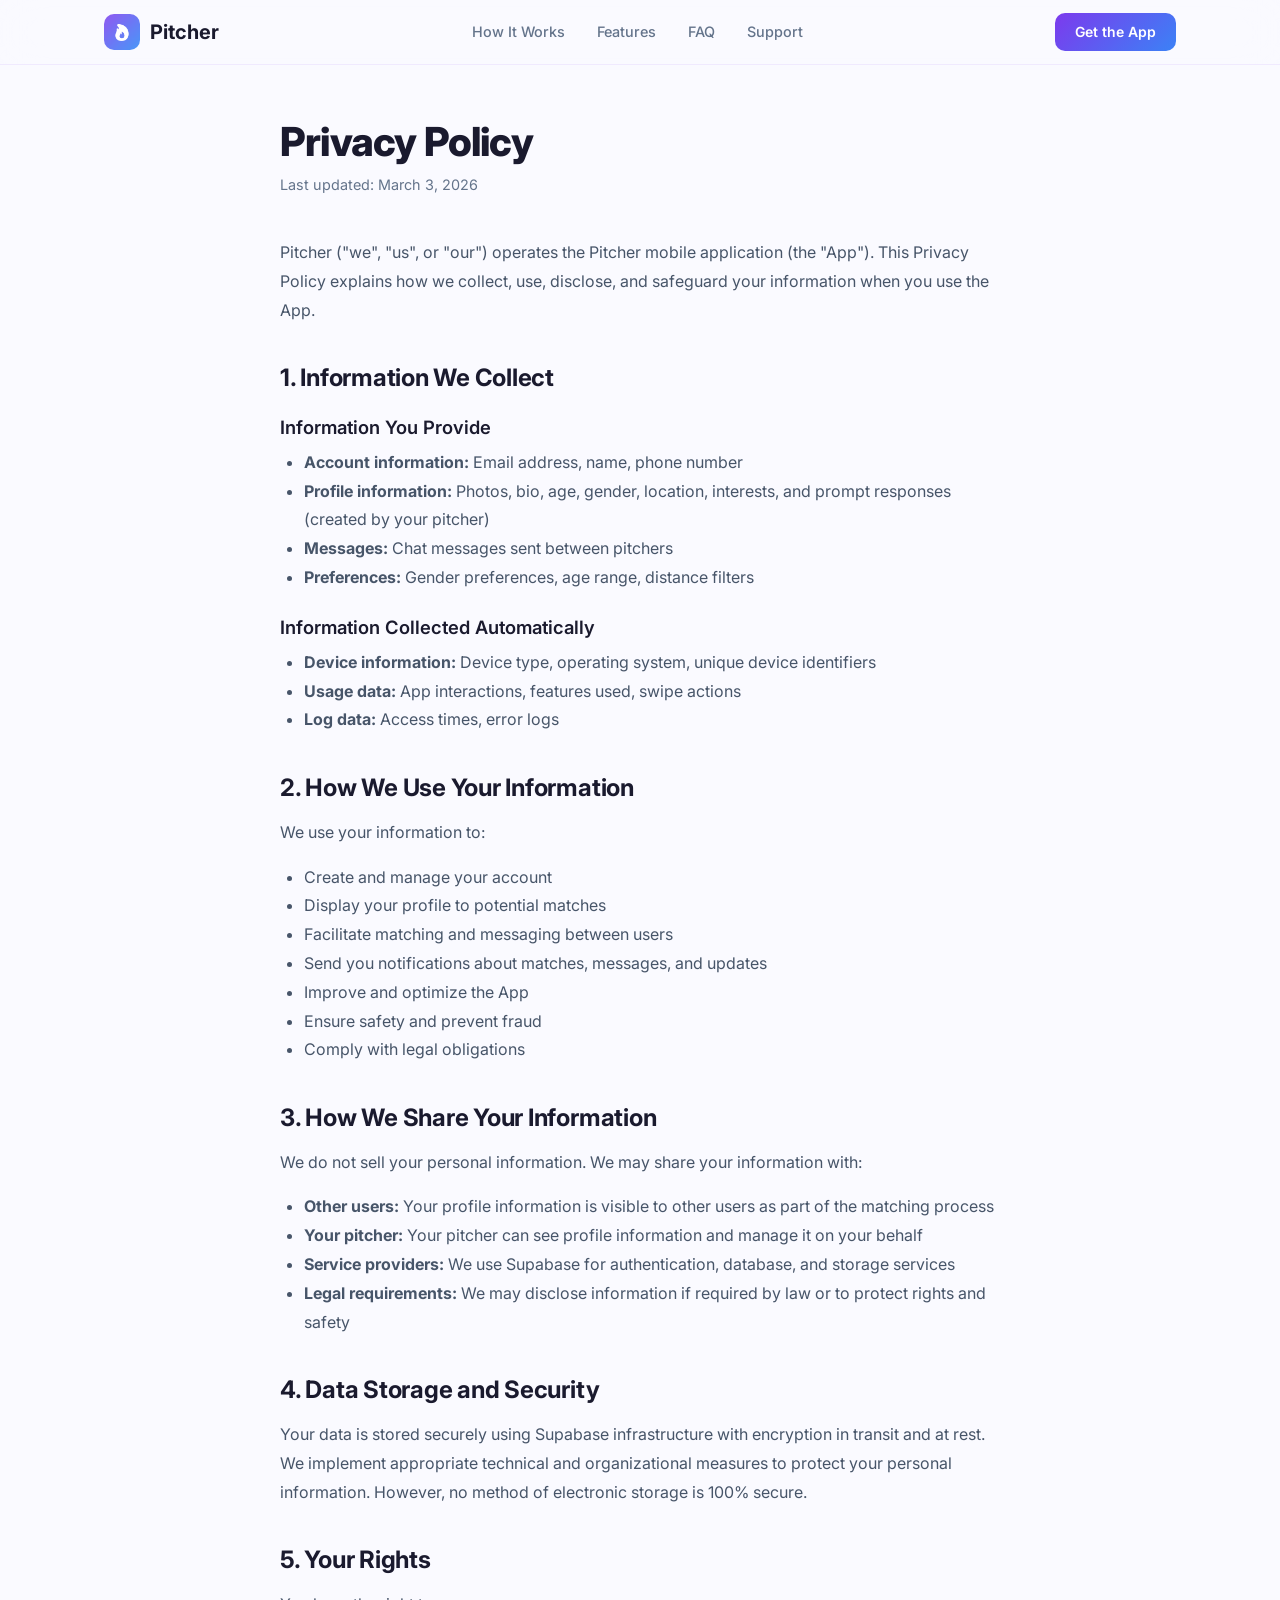
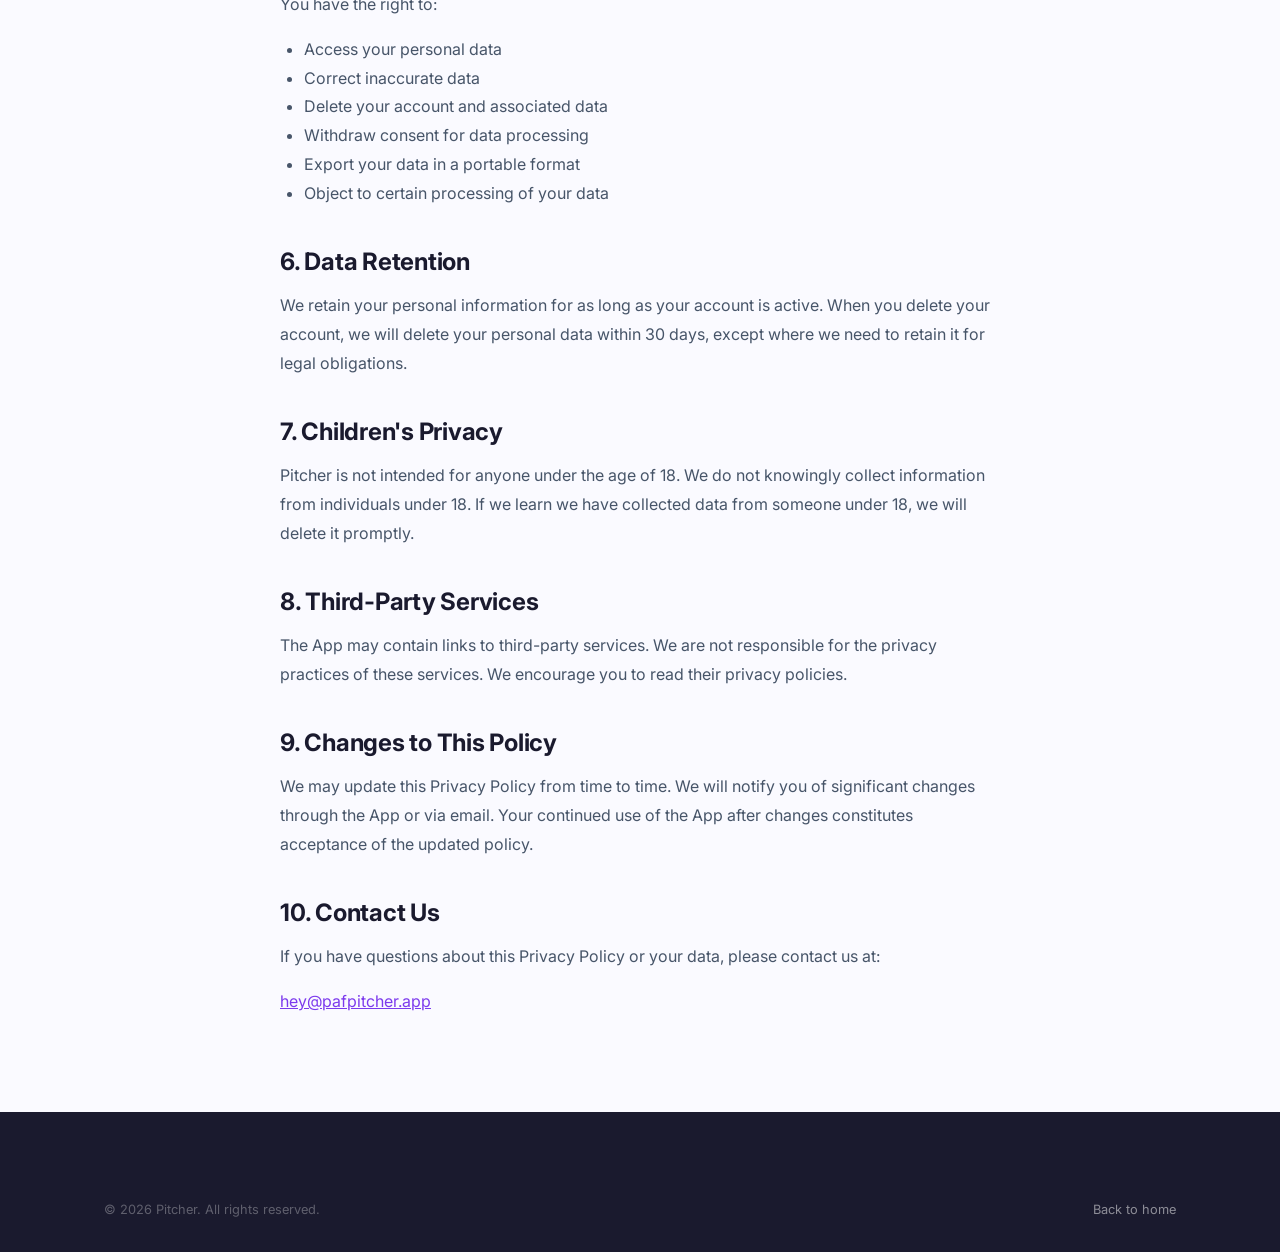
==== privacy.html @ 85290bbf "Initial website files" ====
<!DOCTYPE html>
<html lang="en">
<head>
    <meta charset="UTF-8">
    <meta name="viewport" content="width=device-width, initial-scale=1.0">
    <title>Privacy Policy - Pitcher</title>
    <link rel="icon" type="image/png" href="favicon.png">
    <link rel="stylesheet" href="style.css">
    <link rel="preconnect" href="https://fonts.googleapis.com">
    <link rel="preconnect" href="https://fonts.gstatic.com" crossorigin>
    <link href="https://fonts.googleapis.com/css2?family=Inter:wght@400;500;600;700;800&display=swap" rel="stylesheet">
    <style>
        .legal { padding: 120px 0 80px; }
        .legal-content { max-width: 720px; margin: 0 auto; }
        .legal-content h1 { font-size: 2.5rem; margin-bottom: 8px; }
        .legal-content .last-updated { color: #64748b; font-size: 0.9rem; margin-bottom: 40px; }
        .legal-content h2 { font-size: 1.5rem; margin-top: 40px; margin-bottom: 16px; }
        .legal-content h3 { font-size: 1.15rem; margin-top: 24px; margin-bottom: 8px; }
        .legal-content p { color: #475569; line-height: 1.8; margin-bottom: 16px; }
        .legal-content ul { color: #475569; padding-left: 24px; margin-bottom: 16px; line-height: 1.8; }
        .legal-content a { color: #7C3AED; text-decoration: underline; }
    </style>
</head>
<body>
    <nav class="nav" id="nav">
        <div class="nav-container">
            <a href="index.html" class="nav-logo">
                <img src="logo-256.png" alt="Pitcher" class="logo-img">
                <span>Pitcher</span>
            </a>
            <div class="nav-links">
                <a href="index.html#how-it-works">How It Works</a>
                <a href="index.html#features">Features</a>
                <a href="index.html#faq">FAQ</a>
                <a href="index.html#support">Support</a>
            </div>
            <a href="index.html#download" class="nav-cta">Get the App</a>
        </div>
    </nav>

    <section class="legal">
        <div class="container">
            <div class="legal-content">
                <h1>Privacy Policy</h1>
                <p class="last-updated">Last updated: March 3, 2026</p>

                <p>Pitcher ("we", "us", or "our") operates the Pitcher mobile application (the "App"). This Privacy Policy explains how we collect, use, disclose, and safeguard your information when you use the App.</p>

                <h2>1. Information We Collect</h2>

                <h3>Information You Provide</h3>
                <ul>
                    <li><strong>Account information:</strong> Email address, name, phone number</li>
                    <li><strong>Profile information:</strong> Photos, bio, age, gender, location, interests, and prompt responses (created by your pitcher)</li>
                    <li><strong>Messages:</strong> Chat messages sent between pitchers</li>
                    <li><strong>Preferences:</strong> Gender preferences, age range, distance filters</li>
                </ul>

                <h3>Information Collected Automatically</h3>
                <ul>
                    <li><strong>Device information:</strong> Device type, operating system, unique device identifiers</li>
                    <li><strong>Usage data:</strong> App interactions, features used, swipe actions</li>
                    <li><strong>Log data:</strong> Access times, error logs</li>
                </ul>

                <h2>2. How We Use Your Information</h2>
                <p>We use your information to:</p>
                <ul>
                    <li>Create and manage your account</li>
                    <li>Display your profile to potential matches</li>
                    <li>Facilitate matching and messaging between users</li>
                    <li>Send you notifications about matches, messages, and updates</li>
                    <li>Improve and optimize the App</li>
                    <li>Ensure safety and prevent fraud</li>
                    <li>Comply with legal obligations</li>
                </ul>

                <h2>3. How We Share Your Information</h2>
                <p>We do not sell your personal information. We may share your information with:</p>
                <ul>
                    <li><strong>Other users:</strong> Your profile information is visible to other users as part of the matching process</li>
                    <li><strong>Your pitcher:</strong> Your pitcher can see profile information and manage it on your behalf</li>
                    <li><strong>Service providers:</strong> We use Supabase for authentication, database, and storage services</li>
                    <li><strong>Legal requirements:</strong> We may disclose information if required by law or to protect rights and safety</li>
                </ul>

                <h2>4. Data Storage and Security</h2>
                <p>Your data is stored securely using Supabase infrastructure with encryption in transit and at rest. We implement appropriate technical and organizational measures to protect your personal information. However, no method of electronic storage is 100% secure.</p>

                <h2>5. Your Rights</h2>
                <p>You have the right to:</p>
                <ul>
                    <li>Access your personal data</li>
                    <li>Correct inaccurate data</li>
                    <li>Delete your account and associated data</li>
                    <li>Withdraw consent for data processing</li>
                    <li>Export your data in a portable format</li>
                    <li>Object to certain processing of your data</li>
                </ul>

                <h2>6. Data Retention</h2>
                <p>We retain your personal information for as long as your account is active. When you delete your account, we will delete your personal data within 30 days, except where we need to retain it for legal obligations.</p>

                <h2>7. Children's Privacy</h2>
                <p>Pitcher is not intended for anyone under the age of 18. We do not knowingly collect information from individuals under 18. If we learn we have collected data from someone under 18, we will delete it promptly.</p>

                <h2>8. Third-Party Services</h2>
                <p>The App may contain links to third-party services. We are not responsible for the privacy practices of these services. We encourage you to read their privacy policies.</p>

                <h2>9. Changes to This Policy</h2>
                <p>We may update this Privacy Policy from time to time. We will notify you of significant changes through the App or via email. Your continued use of the App after changes constitutes acceptance of the updated policy.</p>

                <h2>10. Contact Us</h2>
                <p>If you have questions about this Privacy Policy or your data, please contact us at:</p>
                <p><a href="mailto:hey@pafpitcher.app">hey@pafpitcher.app</a></p>
            </div>
        </div>
    </section>

    <footer class="footer">
        <div class="container">
            <div class="footer-bottom">
                <p>&copy; 2026 Pitcher. All rights reserved.</p>
                <p><a href="index.html" style="color: rgba(255,255,255,0.5);">Back to home</a></p>
            </div>
        </div>
    </footer>

    <script src="script.js"></script>
</body>
</html>
---- style.css ----
/* === Reset & Base === */
*, *::before, *::after { box-sizing: border-box; margin: 0; padding: 0; }
html { scroll-behavior: smooth; -webkit-text-size-adjust: 100%; }
body {
    font-family: 'Inter', -apple-system, BlinkMacSystemFont, sans-serif;
    color: #1a1a2e;
    background: #fafaff;
    line-height: 1.6;
    overflow-x: hidden;
}
a { text-decoration: none; color: inherit; }
img { max-width: 100%; display: block; }

/* === Container === */
.container { max-width: 1120px; margin: 0 auto; padding: 0 24px; }

/* === Typography === */
h1 { font-size: clamp(2.5rem, 5vw, 4rem); font-weight: 800; line-height: 1.1; letter-spacing: -0.02em; }
h2 { font-size: clamp(1.75rem, 3.5vw, 2.75rem); font-weight: 700; line-height: 1.15; letter-spacing: -0.01em; }
h3 { font-size: 1.25rem; font-weight: 600; line-height: 1.3; }
h4 { font-size: 0.875rem; font-weight: 600; text-transform: uppercase; letter-spacing: 0.05em; color: #7C3AED; }

.gradient-text {
    background: linear-gradient(135deg, #7C3AED 0%, #3B82F6 100%);
    -webkit-background-clip: text;
    -webkit-text-fill-color: transparent;
    background-clip: text;
}

/* === Buttons === */
.btn {
    display: inline-flex;
    align-items: center;
    justify-content: center;
    padding: 14px 28px;
    border-radius: 12px;
    font-weight: 600;
    font-size: 1rem;
    transition: all 0.2s ease;
    border: none;
    cursor: pointer;
}
.btn-primary {
    background: linear-gradient(135deg, #7C3AED 0%, #3B82F6 100%);
    color: white;
    box-shadow: 0 4px 14px rgba(124, 58, 237, 0.3);
}
.btn-primary:hover {
    transform: translateY(-1px);
    box-shadow: 0 6px 20px rgba(124, 58, 237, 0.4);
}
.btn-outline {
    background: transparent;
    color: #7C3AED;
    border: 2px solid rgba(124, 58, 237, 0.2);
}
.btn-outline:hover {
    background: rgba(124, 58, 237, 0.05);
    border-color: rgba(124, 58, 237, 0.4);
}

/* === Navigation === */
.nav {
    position: fixed;
    top: 0;
    left: 0;
    right: 0;
    z-index: 100;
    background: rgba(250, 250, 255, 0.85);
    backdrop-filter: blur(20px);
    -webkit-backdrop-filter: blur(20px);
    border-bottom: 1px solid rgba(124, 58, 237, 0.08);
    transition: all 0.3s ease;
}
.nav.scrolled {
    box-shadow: 0 2px 20px rgba(0, 0, 0, 0.06);
}
.nav-container {
    max-width: 1120px;
    margin: 0 auto;
    padding: 0 24px;
    height: 64px;
    display: flex;
    align-items: center;
    justify-content: space-between;
}
.nav-logo {
    display: flex;
    align-items: center;
    gap: 10px;
    font-weight: 700;
    font-size: 1.25rem;
    color: #1a1a2e;
}
.logo-img {
    width: 36px;
    height: 36px;
    border-radius: 10px;
}
.nav-links {
    display: flex;
    gap: 32px;
}
.nav-links a {
    font-size: 0.9rem;
    font-weight: 500;
    color: #64748b;
    transition: color 0.2s;
}
.nav-links a:hover { color: #7C3AED; }
.nav-cta {
    background: linear-gradient(135deg, #7C3AED 0%, #3B82F6 100%);
    color: white;
    padding: 8px 20px;
    border-radius: 10px;
    font-size: 0.875rem;
    font-weight: 600;
    transition: all 0.2s;
}
.nav-cta:hover {
    transform: translateY(-1px);
    box-shadow: 0 4px 12px rgba(124, 58, 237, 0.3);
}
.nav-toggle {
    display: none;
    flex-direction: column;
    gap: 5px;
    background: none;
    border: none;
    cursor: pointer;
    padding: 4px;
}
.nav-toggle span {
    width: 22px;
    height: 2px;
    background: #1a1a2e;
    border-radius: 2px;
    transition: all 0.3s;
}

/* Mobile menu */
.mobile-menu {
    display: none;
    position: fixed;
    top: 64px;
    left: 0;
    right: 0;
    background: rgba(250, 250, 255, 0.98);
    backdrop-filter: blur(20px);
    padding: 20px 24px;
    flex-direction: column;
    gap: 16px;
    z-index: 99;
    border-bottom: 1px solid rgba(124, 58, 237, 0.1);
}
.mobile-menu.open { display: flex; }
.mobile-menu a {
    font-size: 1rem;
    font-weight: 500;
    color: #64748b;
    padding: 8px 0;
}
.mobile-cta {
    background: linear-gradient(135deg, #7C3AED 0%, #3B82F6 100%);
    color: white !important;
    text-align: center;
    padding: 12px !important;
    border-radius: 10px;
    font-weight: 600 !important;
}

/* === Hero === */
.hero {
    position: relative;
    padding: 140px 0 80px;
    overflow: hidden;
}
.hero-bg {
    position: absolute;
    top: -200px;
    right: -200px;
    width: 600px;
    height: 600px;
    background: radial-gradient(circle, rgba(124, 58, 237, 0.08) 0%, transparent 70%);
    border-radius: 50%;
    pointer-events: none;
}
.hero-content {
    position: relative;
    text-align: center;
    max-width: 720px;
    margin: 0 auto;
}
.hero-badge {
    display: inline-block;
    padding: 6px 16px;
    background: rgba(124, 58, 237, 0.08);
    color: #7C3AED;
    border-radius: 100px;
    font-size: 0.8rem;
    font-weight: 600;
    letter-spacing: 0.02em;
    margin-bottom: 24px;
}
.hero-subtitle {
    font-size: 1.15rem;
    color: #64748b;
    margin-top: 20px;
    max-width: 560px;
    margin-left: auto;
    margin-right: auto;
    line-height: 1.7;
}
.hero-actions {
    display: flex;
    gap: 12px;
    justify-content: center;
    margin-top: 36px;
    flex-wrap: wrap;
}
.hero-stats {
    display: flex;
    align-items: center;
    justify-content: center;
    gap: 16px;
    margin-top: 48px;
}
.stat-value {
    font-size: 0.875rem;
    font-weight: 500;
    color: #64748b;
}
.stat-dot {
    width: 4px;
    height: 4px;
    border-radius: 50%;
    background: #cbd5e1;
}

/* === Section Shared === */
.section-header {
    text-align: center;
    max-width: 560px;
    margin: 0 auto 56px;
}
.section-tag {
    display: inline-block;
    padding: 4px 12px;
    background: rgba(124, 58, 237, 0.08);
    color: #7C3AED;
    border-radius: 100px;
    font-size: 0.75rem;
    font-weight: 600;
    letter-spacing: 0.05em;
    text-transform: uppercase;
    margin-bottom: 16px;
}
.section-header p {
    color: #64748b;
    font-size: 1.05rem;
    margin-top: 12px;
}

/* === How It Works === */
.how-it-works { padding: 96px 0; background: white; }
.steps {
    display: grid;
    grid-template-columns: repeat(3, 1fr);
    gap: 40px;
}
.step {
    text-align: center;
    padding: 32px 24px;
}
.step-number {
    width: 44px;
    height: 44px;
    border-radius: 12px;
    background: linear-gradient(135deg, #7C3AED 0%, #3B82F6 100%);
    color: white;
    font-weight: 700;
    font-size: 1.1rem;
    display: flex;
    align-items: center;
    justify-content: center;
    margin: 0 auto 20px;
}
.step h3 { margin-bottom: 12px; }
.step p { color: #64748b; font-size: 0.95rem; }

/* === Features === */
.features { padding: 96px 0; }
.features-grid {
    display: grid;
    grid-template-columns: repeat(3, 1fr);
    gap: 24px;
}
.feature-card {
    padding: 32px 28px;
    background: white;
    border-radius: 16px;
    border: 1px solid rgba(124, 58, 237, 0.06);
    transition: all 0.3s ease;
}
.feature-card:hover {
    transform: translateY(-4px);
    box-shadow: 0 12px 32px rgba(124, 58, 237, 0.08);
    border-color: rgba(124, 58, 237, 0.15);
}
.feature-icon {
    width: 48px;
    height: 48px;
    border-radius: 12px;
    background: rgba(124, 58, 237, 0.08);
    display: flex;
    align-items: center;
    justify-content: center;
    margin-bottom: 16px;
    color: #7C3AED;
}
.feature-card h3 { margin-bottom: 8px; }
.feature-card p { color: #64748b; font-size: 0.9rem; line-height: 1.6; }

/* === About === */
.about { padding: 96px 0; background: white; }
.about-content { max-width: 640px; margin: 0 auto; text-align: center; }
.about-content h2 { margin-bottom: 24px; }
.about-content p { color: #64748b; font-size: 1.05rem; margin-bottom: 16px; line-height: 1.7; }
.about-tagline { color: #7C3AED !important; font-weight: 600; margin-top: 8px; }

/* === FAQ === */
.faq { padding: 96px 0; }
.faq-list { max-width: 640px; margin: 0 auto; }
.faq-item {
    border-bottom: 1px solid rgba(124, 58, 237, 0.08);
    padding: 20px 0;
}
.faq-item summary {
    font-weight: 600;
    font-size: 1.05rem;
    cursor: pointer;
    list-style: none;
    display: flex;
    justify-content: space-between;
    align-items: center;
    color: #1a1a2e;
    transition: color 0.2s;
}
.faq-item summary:hover { color: #7C3AED; }
.faq-item summary::after {
    content: '+';
    font-size: 1.5rem;
    font-weight: 400;
    color: #7C3AED;
    transition: transform 0.3s;
}
.faq-item[open] summary::after {
    transform: rotate(45deg);
}
.faq-item p {
    color: #64748b;
    font-size: 0.95rem;
    margin-top: 12px;
    line-height: 1.7;
}
.faq-item a { color: #7C3AED; text-decoration: underline; }
.faq-item summary::-webkit-details-marker { display: none; }

/* === Download === */
.download { padding: 96px 0; background: white; }
.download-card {
    background: linear-gradient(135deg, #7C3AED 0%, #3B82F6 100%);
    border-radius: 24px;
    padding: 64px 40px;
    text-align: center;
    color: white;
}
.download-card h2 { color: white; margin-bottom: 16px; }
.download-card > p { opacity: 0.85; max-width: 480px; margin: 0 auto; }
.waitlist-form {
    display: flex;
    gap: 12px;
    max-width: 440px;
    margin: 32px auto 0;
}
.waitlist-form input {
    flex: 1;
    padding: 14px 18px;
    border-radius: 12px;
    border: 2px solid rgba(255, 255, 255, 0.2);
    background: rgba(255, 255, 255, 0.15);
    color: white;
    font-size: 1rem;
    font-family: inherit;
    outline: none;
    transition: border-color 0.2s;
}
.waitlist-form input::placeholder { color: rgba(255, 255, 255, 0.6); }
.waitlist-form input:focus { border-color: rgba(255, 255, 255, 0.5); }
.waitlist-form .btn-primary {
    background: white;
    color: #7C3AED;
    box-shadow: none;
    white-space: nowrap;
}
.waitlist-form .btn-primary:hover {
    background: #f8f8ff;
    box-shadow: 0 4px 12px rgba(0, 0, 0, 0.1);
}
.form-note {
    font-size: 0.8rem;
    opacity: 0.6;
    margin-top: 12px;
}

/* === Support === */
.support { padding: 96px 0; }
.support-grid {
    display: grid;
    grid-template-columns: repeat(3, 1fr);
    gap: 24px;
}
.support-card {
    padding: 32px 28px;
    background: white;
    border-radius: 16px;
    border: 1px solid rgba(124, 58, 237, 0.06);
    text-align: center;
}
.support-icon {
    width: 48px;
    height: 48px;
    border-radius: 12px;
    background: rgba(124, 58, 237, 0.08);
    display: flex;
    align-items: center;
    justify-content: center;
    margin: 0 auto 16px;
    color: #7C3AED;
}
.support-card h3 { margin-bottom: 8px; }
.support-card p { color: #64748b; font-size: 0.9rem; margin-bottom: 12px; }
.support-link {
    color: #7C3AED;
    font-weight: 600;
    font-size: 0.9rem;
    transition: opacity 0.2s;
}
.support-link:hover { opacity: 0.7; }
.support-links {
    display: flex;
    flex-direction: column;
    gap: 8px;
}

/* === Safety === */
.safety { padding: 96px 0; background: white; }
.safety-grid {
    display: grid;
    grid-template-columns: repeat(2, 1fr);
    gap: 24px;
    max-width: 800px;
    margin: 0 auto;
}
.safety-item {
    padding: 28px 24px;
    background: #fafaff;
    border-radius: 16px;
    border: 1px solid rgba(124, 58, 237, 0.06);
}
.safety-icon {
    width: 44px;
    height: 44px;
    border-radius: 10px;
    background: rgba(124, 58, 237, 0.08);
    display: flex;
    align-items: center;
    justify-content: center;
    margin-bottom: 14px;
    color: #7C3AED;
}
.safety-item h3 { font-size: 1.1rem; margin-bottom: 8px; }
.safety-item p { color: #64748b; font-size: 0.9rem; line-height: 1.6; margin: 0; }

/* === Testimonials === */
.testimonials { padding: 96px 0; }
.testimonials-grid {
    display: grid;
    grid-template-columns: repeat(3, 1fr);
    gap: 24px;
}
.testimonial-card {
    padding: 32px 28px;
    background: white;
    border-radius: 16px;
    border: 1px solid rgba(124, 58, 237, 0.06);
    transition: all 0.3s ease;
}
.testimonial-card:hover {
    transform: translateY(-4px);
    box-shadow: 0 12px 32px rgba(124, 58, 237, 0.08);
}
.testimonial-stars {
    color: #f59e0b;
    font-size: 1.1rem;
    letter-spacing: 2px;
    margin-bottom: 16px;
}
.testimonial-card > p {
    color: #475569;
    font-size: 0.95rem;
    line-height: 1.7;
    font-style: italic;
    margin-bottom: 20px;
}
.testimonial-author {
    display: flex;
    align-items: center;
    gap: 12px;
}
.testimonial-avatar {
    width: 40px;
    height: 40px;
    border-radius: 50%;
    background: linear-gradient(135deg, #7C3AED 0%, #3B82F6 100%);
    color: white;
    display: flex;
    align-items: center;
    justify-content: center;
    font-weight: 700;
    font-size: 0.9rem;
}
.testimonial-author strong { display: block; font-size: 0.9rem; color: #1a1a2e; }
.testimonial-author span { font-size: 0.8rem; color: #94a3b8; }

/* === Social Links === */
.social-links {
    display: flex;
    gap: 12px;
    margin-top: 16px;
}
.social-link {
    width: 36px;
    height: 36px;
    border-radius: 8px;
    background: rgba(255, 255, 255, 0.08);
    display: flex;
    align-items: center;
    justify-content: center;
    color: rgba(255, 255, 255, 0.5);
    transition: all 0.2s;
}
.social-link:hover {
    background: rgba(124, 58, 237, 0.3);
    color: white;
}

/* === App Badge Placeholder === */
.footer-bottom-links {
    display: flex;
    align-items: center;
    gap: 16px;
}
.badge-text {
    font-size: 0.75rem;
    padding: 4px 10px;
    border: 1px solid rgba(255, 255, 255, 0.15);
    border-radius: 6px;
    color: rgba(255, 255, 255, 0.4);
}

/* === Footer === */
.footer {
    padding: 64px 0 32px;
    background: #1a1a2e;
    color: white;
}
.footer-content {
    display: flex;
    justify-content: space-between;
    gap: 48px;
    padding-bottom: 40px;
    border-bottom: 1px solid rgba(255, 255, 255, 0.08);
}
.footer-brand { max-width: 280px; }
.footer-brand .nav-logo { margin-bottom: 12px; color: white; }
.footer-brand p { color: rgba(255, 255, 255, 0.5); font-size: 0.9rem; }
.footer-links { display: flex; gap: 64px; }
.footer-col { display: flex; flex-direction: column; gap: 10px; }
.footer-col h4 { color: rgba(255, 255, 255, 0.4); margin-bottom: 4px; }
.footer-col a { color: rgba(255, 255, 255, 0.6); font-size: 0.9rem; transition: color 0.2s; }
.footer-col a:hover { color: white; }
.footer-bottom {
    display: flex;
    justify-content: space-between;
    padding-top: 24px;
    font-size: 0.8rem;
    color: rgba(255, 255, 255, 0.3);
}

/* === Responsive === */
@media (max-width: 768px) {
    .nav-links, .nav-cta { display: none; }
    .nav-toggle { display: flex; }
    .steps { grid-template-columns: 1fr; gap: 24px; }
    .features-grid { grid-template-columns: 1fr; }
    .support-grid { grid-template-columns: 1fr; }
    .safety-grid { grid-template-columns: 1fr; }
    .testimonials-grid { grid-template-columns: 1fr; }
    .footer-content { flex-direction: column; gap: 32px; }
    .footer-links { gap: 32px; }
    .footer-bottom { flex-direction: column; gap: 8px; text-align: center; }
    .footer-bottom-links { justify-content: center; flex-wrap: wrap; }
    .hero { padding: 120px 0 60px; }
    .hero-stats { flex-direction: column; gap: 8px; }
    .stat-dot { display: none; }
    .waitlist-form { flex-direction: column; }
    .download-card { padding: 40px 24px; }
}

@media (max-width: 480px) {
    .container { padding: 0 16px; }
    .hero-actions { flex-direction: column; align-items: center; }
    .btn { width: 100%; max-width: 300px; }
}
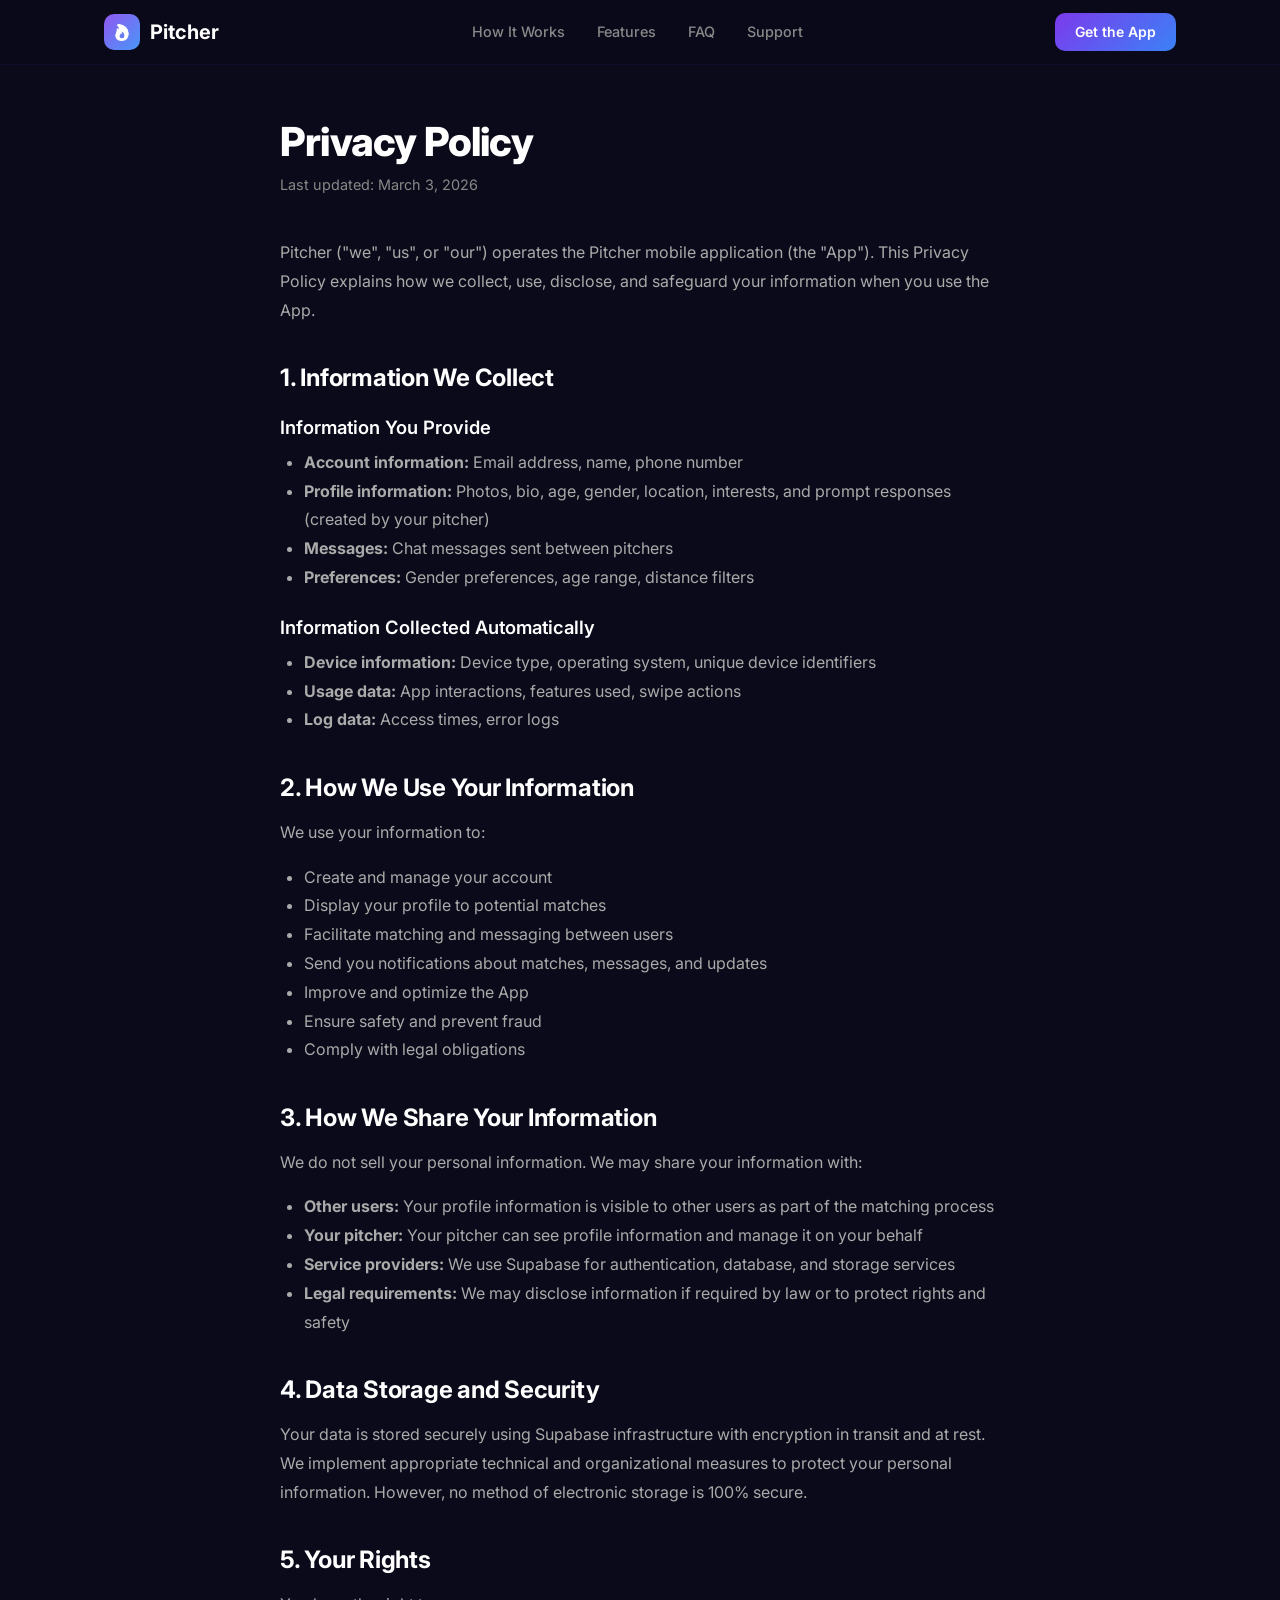
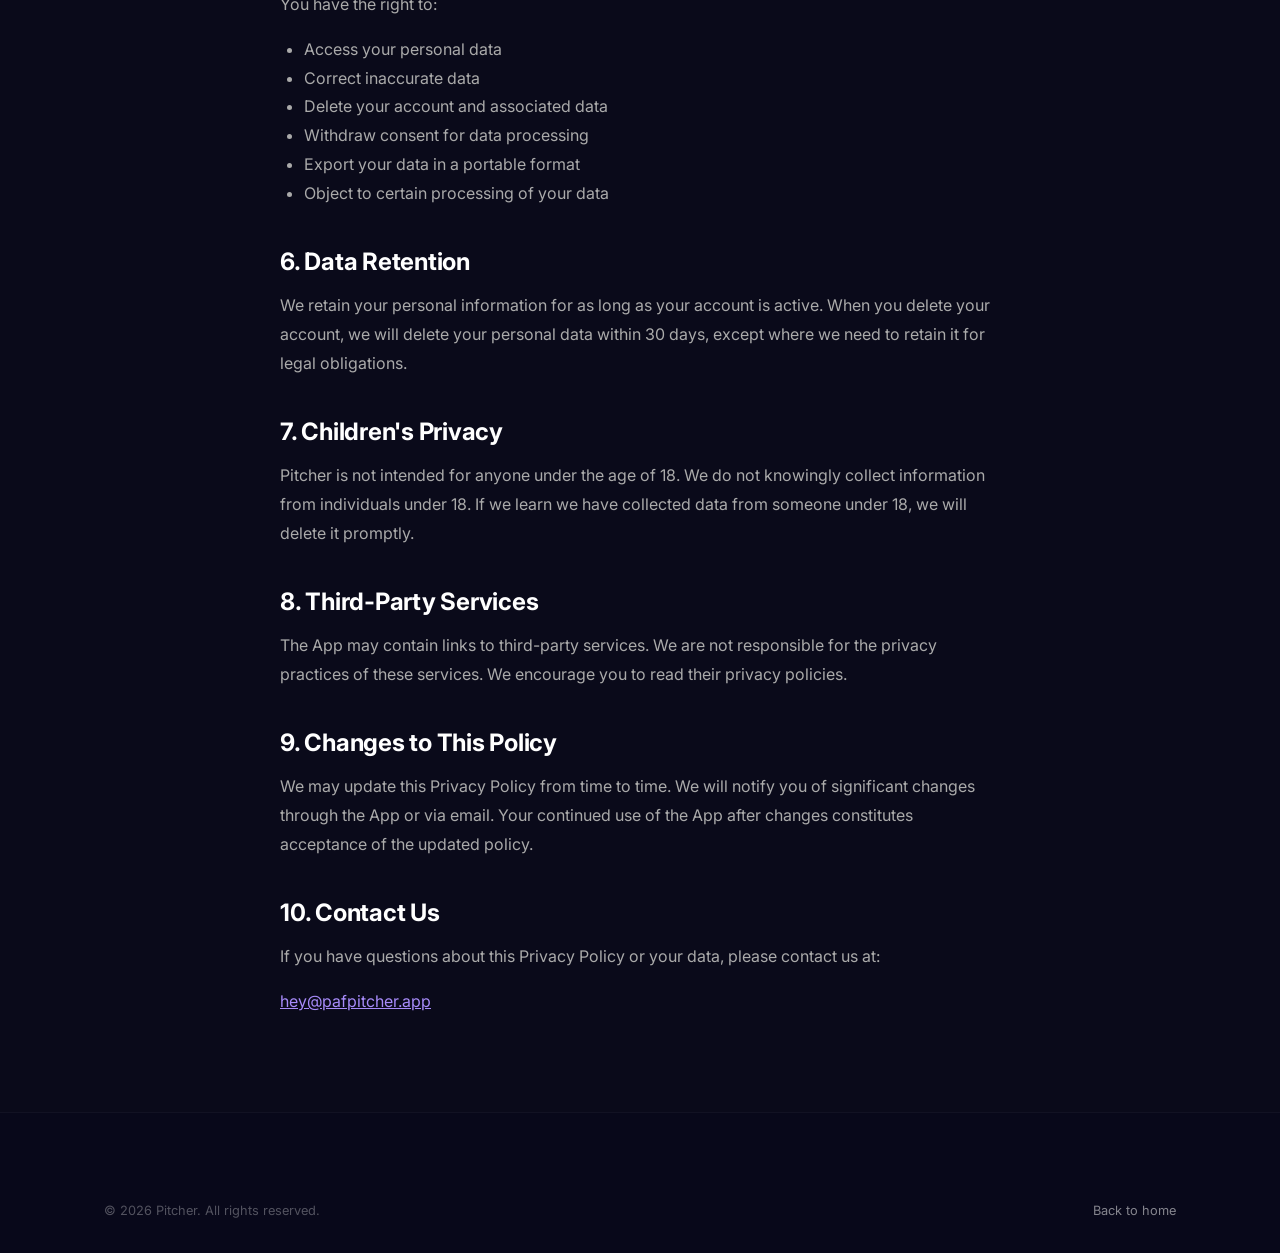
==== commit c692caec: "Dark mode redesign + beta feedback voting portal - Convert entire website to dark color scheme (#0a0" ====
--- a/privacy.html
+++ b/privacy.html
@@ -13,12 +13,12 @@
         .legal { padding: 120px 0 80px; }
         .legal-content { max-width: 720px; margin: 0 auto; }
         .legal-content h1 { font-size: 2.5rem; margin-bottom: 8px; }
-        .legal-content .last-updated { color: #64748b; font-size: 0.9rem; margin-bottom: 40px; }
+        .legal-content .last-updated { color: #888; font-size: 0.9rem; margin-bottom: 40px; }
         .legal-content h2 { font-size: 1.5rem; margin-top: 40px; margin-bottom: 16px; }
         .legal-content h3 { font-size: 1.15rem; margin-top: 24px; margin-bottom: 8px; }
-        .legal-content p { color: #475569; line-height: 1.8; margin-bottom: 16px; }
-        .legal-content ul { color: #475569; padding-left: 24px; margin-bottom: 16px; line-height: 1.8; }
-        .legal-content a { color: #7C3AED; text-decoration: underline; }
+        .legal-content p { color: #aaa; line-height: 1.8; margin-bottom: 16px; }
+        .legal-content ul { color: #aaa; padding-left: 24px; margin-bottom: 16px; line-height: 1.8; }
+        .legal-content a { color: #a78bfa; text-decoration: underline; }
     </style>
 </head>
 <body>
--- a/style.css
+++ b/style.css
@@ -3,8 +3,8 @@
 html { scroll-behavior: smooth; -webkit-text-size-adjust: 100%; }
 body {
     font-family: 'Inter', -apple-system, BlinkMacSystemFont, sans-serif;
-    color: #1a1a2e;
-    background: #fafaff;
+    color: #e0e0e0;
+    background: #0a0a1a;
     line-height: 1.6;
     overflow-x: hidden;
 }
@@ -15,9 +15,9 @@
 .container { max-width: 1120px; margin: 0 auto; padding: 0 24px; }
 
 /* === Typography === */
-h1 { font-size: clamp(2.5rem, 5vw, 4rem); font-weight: 800; line-height: 1.1; letter-spacing: -0.02em; }
-h2 { font-size: clamp(1.75rem, 3.5vw, 2.75rem); font-weight: 700; line-height: 1.15; letter-spacing: -0.01em; }
-h3 { font-size: 1.25rem; font-weight: 600; line-height: 1.3; }
+h1 { font-size: clamp(2.5rem, 5vw, 4rem); font-weight: 800; line-height: 1.1; letter-spacing: -0.02em; color: #fff; }
+h2 { font-size: clamp(1.75rem, 3.5vw, 2.75rem); font-weight: 700; line-height: 1.15; letter-spacing: -0.01em; color: #fff; }
+h3 { font-size: 1.25rem; font-weight: 600; line-height: 1.3; color: #fff; }
 h4 { font-size: 0.875rem; font-weight: 600; text-transform: uppercase; letter-spacing: 0.05em; color: #7C3AED; }
 
 .gradient-text {
@@ -51,12 +51,12 @@
 }
 .btn-outline {
     background: transparent;
-    color: #7C3AED;
-    border: 2px solid rgba(124, 58, 237, 0.2);
+    color: #a78bfa;
+    border: 2px solid rgba(124, 58, 237, 0.3);
 }
 .btn-outline:hover {
-    background: rgba(124, 58, 237, 0.05);
-    border-color: rgba(124, 58, 237, 0.4);
+    background: rgba(124, 58, 237, 0.1);
+    border-color: rgba(124, 58, 237, 0.5);
 }
 
 /* === Navigation === */
@@ -66,14 +66,14 @@
     left: 0;
     right: 0;
     z-index: 100;
-    background: rgba(250, 250, 255, 0.85);
+    background: rgba(10, 10, 26, 0.85);
     backdrop-filter: blur(20px);
     -webkit-backdrop-filter: blur(20px);
     border-bottom: 1px solid rgba(124, 58, 237, 0.08);
     transition: all 0.3s ease;
 }
 .nav.scrolled {
-    box-shadow: 0 2px 20px rgba(0, 0, 0, 0.06);
+    box-shadow: 0 2px 20px rgba(0, 0, 0, 0.3);
 }
 .nav-container {
     max-width: 1120px;
@@ -90,7 +90,7 @@
     gap: 10px;
     font-weight: 700;
     font-size: 1.25rem;
-    color: #1a1a2e;
+    color: #fff;
 }
 .logo-img {
     width: 36px;
@@ -104,10 +104,10 @@
 .nav-links a {
     font-size: 0.9rem;
     font-weight: 500;
-    color: #64748b;
+    color: #888;
     transition: color 0.2s;
 }
-.nav-links a:hover { color: #7C3AED; }
+.nav-links a:hover { color: #a78bfa; }
 .nav-cta {
     background: linear-gradient(135deg, #7C3AED 0%, #3B82F6 100%);
     color: white;
@@ -133,7 +133,7 @@
 .nav-toggle span {
     width: 22px;
     height: 2px;
-    background: #1a1a2e;
+    background: #e0e0e0;
     border-radius: 2px;
     transition: all 0.3s;
 }
@@ -145,7 +145,7 @@
     top: 64px;
     left: 0;
     right: 0;
-    background: rgba(250, 250, 255, 0.98);
+    background: rgba(10, 10, 26, 0.98);
     backdrop-filter: blur(20px);
     padding: 20px 24px;
     flex-direction: column;
@@ -157,7 +157,7 @@
 .mobile-menu a {
     font-size: 1rem;
     font-weight: 500;
-    color: #64748b;
+    color: #888;
     padding: 8px 0;
 }
 .mobile-cta {
@@ -181,7 +181,7 @@
     right: -200px;
     width: 600px;
     height: 600px;
-    background: radial-gradient(circle, rgba(124, 58, 237, 0.08) 0%, transparent 70%);
+    background: radial-gradient(circle, rgba(124, 58, 237, 0.12) 0%, transparent 70%);
     border-radius: 50%;
     pointer-events: none;
 }
@@ -194,17 +194,18 @@
 .hero-badge {
     display: inline-block;
     padding: 6px 16px;
-    background: rgba(124, 58, 237, 0.08);
-    color: #7C3AED;
+    background: rgba(124, 58, 237, 0.15);
+    color: #a78bfa;
     border-radius: 100px;
     font-size: 0.8rem;
     font-weight: 600;
     letter-spacing: 0.02em;
     margin-bottom: 24px;
+    border: 1px solid rgba(124, 58, 237, 0.2);
 }
 .hero-subtitle {
     font-size: 1.15rem;
-    color: #64748b;
+    color: #888;
     margin-top: 20px;
     max-width: 560px;
     margin-left: auto;
@@ -228,13 +229,13 @@
 .stat-value {
     font-size: 0.875rem;
     font-weight: 500;
-    color: #64748b;
+    color: #888;
 }
 .stat-dot {
     width: 4px;
     height: 4px;
     border-radius: 50%;
-    background: #cbd5e1;
+    background: #444;
 }
 
 /* === Section Shared === */
@@ -246,23 +247,24 @@
 .section-tag {
     display: inline-block;
     padding: 4px 12px;
-    background: rgba(124, 58, 237, 0.08);
-    color: #7C3AED;
+    background: rgba(124, 58, 237, 0.15);
+    color: #a78bfa;
     border-radius: 100px;
     font-size: 0.75rem;
     font-weight: 600;
     letter-spacing: 0.05em;
     text-transform: uppercase;
     margin-bottom: 16px;
+    border: 1px solid rgba(124, 58, 237, 0.2);
 }
 .section-header p {
-    color: #64748b;
+    color: #888;
     font-size: 1.05rem;
     margin-top: 12px;
 }
 
 /* === How It Works === */
-.how-it-works { padding: 96px 0; background: white; }
+.how-it-works { padding: 96px 0; background: #111118; }
 .steps {
     display: grid;
     grid-template-columns: repeat(3, 1fr);
@@ -286,7 +288,7 @@
     margin: 0 auto 20px;
 }
 .step h3 { margin-bottom: 12px; }
-.step p { color: #64748b; font-size: 0.95rem; }
+.step p { color: #888; font-size: 0.95rem; }
 
 /* === Features === */
 .features { padding: 96px 0; }
@@ -297,42 +299,42 @@
 }
 .feature-card {
     padding: 32px 28px;
-    background: white;
+    background: #111118;
     border-radius: 16px;
-    border: 1px solid rgba(124, 58, 237, 0.06);
+    border: 1px solid rgba(255, 255, 255, 0.06);
     transition: all 0.3s ease;
 }
 .feature-card:hover {
     transform: translateY(-4px);
-    box-shadow: 0 12px 32px rgba(124, 58, 237, 0.08);
-    border-color: rgba(124, 58, 237, 0.15);
+    box-shadow: 0 12px 32px rgba(124, 58, 237, 0.12);
+    border-color: rgba(124, 58, 237, 0.2);
 }
 .feature-icon {
     width: 48px;
     height: 48px;
     border-radius: 12px;
-    background: rgba(124, 58, 237, 0.08);
+    background: rgba(124, 58, 237, 0.12);
     display: flex;
     align-items: center;
     justify-content: center;
     margin-bottom: 16px;
-    color: #7C3AED;
+    color: #a78bfa;
 }
 .feature-card h3 { margin-bottom: 8px; }
-.feature-card p { color: #64748b; font-size: 0.9rem; line-height: 1.6; }
+.feature-card p { color: #888; font-size: 0.9rem; line-height: 1.6; }
 
 /* === About === */
-.about { padding: 96px 0; background: white; }
+.about { padding: 96px 0; background: #111118; }
 .about-content { max-width: 640px; margin: 0 auto; text-align: center; }
 .about-content h2 { margin-bottom: 24px; }
-.about-content p { color: #64748b; font-size: 1.05rem; margin-bottom: 16px; line-height: 1.7; }
-.about-tagline { color: #7C3AED !important; font-weight: 600; margin-top: 8px; }
+.about-content p { color: #888; font-size: 1.05rem; margin-bottom: 16px; line-height: 1.7; }
+.about-tagline { color: #a78bfa !important; font-weight: 600; margin-top: 8px; }
 
 /* === FAQ === */
 .faq { padding: 96px 0; }
 .faq-list { max-width: 640px; margin: 0 auto; }
 .faq-item {
-    border-bottom: 1px solid rgba(124, 58, 237, 0.08);
+    border-bottom: 1px solid rgba(255, 255, 255, 0.06);
     padding: 20px 0;
 }
 .faq-item summary {
@@ -343,10 +345,10 @@
     display: flex;
     justify-content: space-between;
     align-items: center;
-    color: #1a1a2e;
+    color: #e0e0e0;
     transition: color 0.2s;
 }
-.faq-item summary:hover { color: #7C3AED; }
+.faq-item summary:hover { color: #a78bfa; }
 .faq-item summary::after {
     content: '+';
     font-size: 1.5rem;
@@ -358,16 +360,16 @@
     transform: rotate(45deg);
 }
 .faq-item p {
-    color: #64748b;
+    color: #888;
     font-size: 0.95rem;
     margin-top: 12px;
     line-height: 1.7;
 }
-.faq-item a { color: #7C3AED; text-decoration: underline; }
+.faq-item a { color: #a78bfa; text-decoration: underline; }
 .faq-item summary::-webkit-details-marker { display: none; }
 
 /* === Download === */
-.download { padding: 96px 0; background: white; }
+.download { padding: 96px 0; background: #111118; }
 .download-card {
     background: linear-gradient(135deg, #7C3AED 0%, #3B82F6 100%);
     border-radius: 24px;
@@ -422,26 +424,26 @@
 }
 .support-card {
     padding: 32px 28px;
-    background: white;
+    background: #111118;
     border-radius: 16px;
-    border: 1px solid rgba(124, 58, 237, 0.06);
+    border: 1px solid rgba(255, 255, 255, 0.06);
     text-align: center;
 }
 .support-icon {
     width: 48px;
     height: 48px;
     border-radius: 12px;
-    background: rgba(124, 58, 237, 0.08);
+    background: rgba(124, 58, 237, 0.12);
     display: flex;
     align-items: center;
     justify-content: center;
     margin: 0 auto 16px;
-    color: #7C3AED;
+    color: #a78bfa;
 }
 .support-card h3 { margin-bottom: 8px; }
-.support-card p { color: #64748b; font-size: 0.9rem; margin-bottom: 12px; }
+.support-card p { color: #888; font-size: 0.9rem; margin-bottom: 12px; }
 .support-link {
-    color: #7C3AED;
+    color: #a78bfa;
     font-weight: 600;
     font-size: 0.9rem;
     transition: opacity 0.2s;
@@ -454,7 +456,7 @@
 }
 
 /* === Safety === */
-.safety { padding: 96px 0; background: white; }
+.safety { padding: 96px 0; background: #111118; }
 .safety-grid {
     display: grid;
     grid-template-columns: repeat(2, 1fr);
@@ -464,23 +466,23 @@
 }
 .safety-item {
     padding: 28px 24px;
-    background: #fafaff;
+    background: rgba(255, 255, 255, 0.03);
     border-radius: 16px;
-    border: 1px solid rgba(124, 58, 237, 0.06);
+    border: 1px solid rgba(255, 255, 255, 0.06);
 }
 .safety-icon {
     width: 44px;
     height: 44px;
     border-radius: 10px;
-    background: rgba(124, 58, 237, 0.08);
+    background: rgba(124, 58, 237, 0.12);
     display: flex;
     align-items: center;
     justify-content: center;
     margin-bottom: 14px;
-    color: #7C3AED;
+    color: #a78bfa;
 }
 .safety-item h3 { font-size: 1.1rem; margin-bottom: 8px; }
-.safety-item p { color: #64748b; font-size: 0.9rem; line-height: 1.6; margin: 0; }
+.safety-item p { color: #888; font-size: 0.9rem; line-height: 1.6; margin: 0; }
 
 /* === Testimonials === */
 .testimonials { padding: 96px 0; }
@@ -491,14 +493,14 @@
 }
 .testimonial-card {
     padding: 32px 28px;
-    background: white;
+    background: #111118;
     border-radius: 16px;
-    border: 1px solid rgba(124, 58, 237, 0.06);
+    border: 1px solid rgba(255, 255, 255, 0.06);
     transition: all 0.3s ease;
 }
 .testimonial-card:hover {
     transform: translateY(-4px);
-    box-shadow: 0 12px 32px rgba(124, 58, 237, 0.08);
+    box-shadow: 0 12px 32px rgba(124, 58, 237, 0.12);
 }
 .testimonial-stars {
     color: #f59e0b;
@@ -507,7 +509,7 @@
     margin-bottom: 16px;
 }
 .testimonial-card > p {
-    color: #475569;
+    color: #aaa;
     font-size: 0.95rem;
     line-height: 1.7;
     font-style: italic;
@@ -530,8 +532,8 @@
     font-weight: 700;
     font-size: 0.9rem;
 }
-.testimonial-author strong { display: block; font-size: 0.9rem; color: #1a1a2e; }
-.testimonial-author span { font-size: 0.8rem; color: #94a3b8; }
+.testimonial-author strong { display: block; font-size: 0.9rem; color: #e0e0e0; }
+.testimonial-author span { font-size: 0.8rem; color: #666; }
 
 /* === Social Links === */
 .social-links {
@@ -572,8 +574,9 @@
 /* === Footer === */
 .footer {
     padding: 64px 0 32px;
-    background: #1a1a2e;
-    color: white;
+    background: #08081a;
+    color: white;
+    border-top: 1px solid rgba(255, 255, 255, 0.04);
 }
 .footer-content {
     display: flex;
